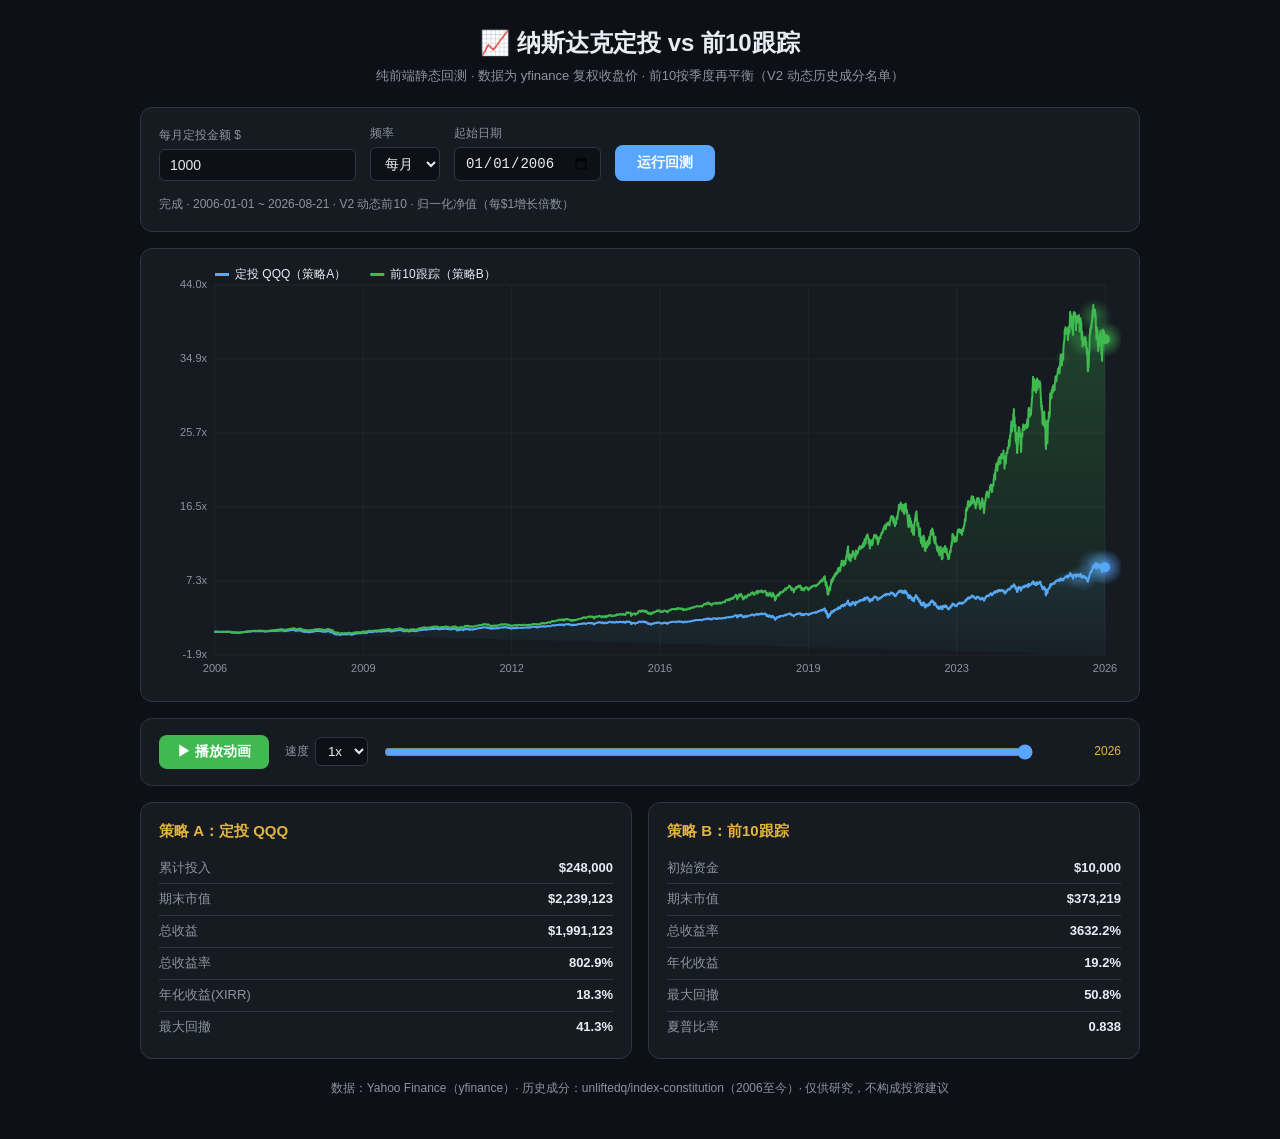
==== nasdaq-backtest/index.html @ 7f5ad459 "Add nasdaq-backtest: Nasdaq DCA vs top-10 tracking backtest" ====
<!DOCTYPE html>
<html lang="zh-CN">
<head>
<meta charset="UTF-8">
<meta name="viewport" content="width=device-width, initial-scale=1.0">
<title>纳斯达克定投 vs 前10跟踪 · 策略回测</title>
<link rel="stylesheet" href="css/style.css">
</head>
<body>
<header>
  <h1>📈 纳斯达克定投 vs 前10跟踪</h1>
  <p class="sub">纯前端静态回测 · 数据为 yfinance 复权收盘价 · 前10按季度再平衡（V2 动态历史成分名单）</p>
</header>

<main>
  <!-- 参数面板 -->
  <section class="panel" id="controls">
    <label>每月定投金额 $
      <input type="number" id="amount" value="1000" min="1" step="100">
    </label>
    <label>频率
      <select id="freq">
        <option value="monthly">每月</option>
        <option value="weekly">每周</option>
      </select>
    </label>
    <label>起始日期
      <input type="date" id="start" value="2006-01-01">
    </label>
    <button id="run">运行回测</button>
    <span id="status" class="status">就绪</span>
  </section>

  <!-- 图表 -->
  <section class="panel chart-panel">
    <canvas id="chart"></canvas>
  </section>

  <!-- 播放控制 -->
  <section class="panel playbar">
    <button id="play">▶ 播放动画</button>
    <label>速度
      <select id="speed">
        <option value="1">1x</option>
        <option value="2">2x</option>
        <option value="4">4x</option>
        <option value="8">8x</option>
      </select>
    </label>
    <input type="range" id="progress" min="0" max="1000" value="1000">
    <span id="year-label" class="status"></span>
  </section>

  <!-- 指标 -->
  <section class="metrics">
    <div class="card">
      <h2>策略 A：定投 QQQ</h2>
      <div id="dca-metrics"></div>
    </div>
    <div class="card">
      <h2>策略 B：前10跟踪</h2>
      <div id="top10-metrics"></div>
    </div>
  </section>
</main>

<footer>
  数据：Yahoo Finance（yfinance）· 历史成分：unliftedq/index-constitution（2006至今）· 仅供研究，不构成投资建议
</footer>

<script src="js/config.js"></script>
<script src="js/data.js"></script>
<script src="js/backtest.js"></script>
<script src="js/chart.js"></script>
<script src="js/ui.js"></script>
</body>
</html>
---- nasdaq-backtest/css/style.css ----
:root {
  --bg: #0d1117; --panel: #161b22; --border: #30363d;
  --text: #e6edf3; --dim: #8b949e;
  --accent1: #58a6ff; --accent2: #3fb950; --gold: #e3b341;
}
* { box-sizing: border-box; margin: 0; padding: 0; }
body {
  background: var(--bg); color: var(--text);
  font-family: "Segoe UI", "Microsoft YaHei", "PingFang SC", sans-serif;
  padding: 24px 16px 40px; line-height: 1.6;
}
header { max-width: 1000px; margin: 0 auto 20px; text-align: center; }
header h1 { font-size: 24px; }
header .sub { color: var(--dim); font-size: 13px; margin-top: 4px; }
main { max-width: 1000px; margin: 0 auto; }
.panel {
  background: var(--panel); border: 1px solid var(--border);
  border-radius: 12px; padding: 16px 18px; margin-bottom: 16px;
}
#controls { display: flex; flex-wrap: wrap; gap: 14px; align-items: flex-end; }
#controls label { display: flex; flex-direction: column; font-size: 12px; color: var(--dim); gap: 4px; }
#controls input, #controls select {
  background: #0d1117; color: var(--text); border: 1px solid var(--border);
  border-radius: 6px; padding: 7px 10px; font-size: 14px;
}
#controls button {
  background: var(--accent1); color: #fff; border: none; border-radius: 8px;
  padding: 9px 22px; font-size: 14px; font-weight: 700; cursor: pointer;
}
#controls button:hover { filter: brightness(1.1); }
#controls .status { font-size: 12px; color: var(--dim); align-self: center; }
.chart-panel canvas { width: 100%; height: 420px; display: block; }
.playbar { display: flex; align-items: center; gap: 16px; }
.playbar button {
  background: var(--accent2); color: #fff; border: none; border-radius: 8px;
  padding: 8px 18px; font-size: 14px; font-weight: 700; cursor: pointer;
}
.playbar button:hover { filter: brightness(1.1); }
.playbar label { display: flex; align-items: center; gap: 6px; font-size: 12px; color: var(--dim); }
.playbar select { background: #0d1117; color: var(--text); border: 1px solid var(--border); border-radius: 6px; padding: 5px 8px; }
.playbar input[type=range] { flex: 1; accent-color: var(--accent1); }
.playbar .status { font-size: 12px; color: var(--gold); min-width: 72px; text-align: right; }
.metrics { display: grid; grid-template-columns: 1fr 1fr; gap: 16px; }
.card { background: var(--panel); border: 1px solid var(--border); border-radius: 12px; padding: 16px 18px; }
.card h2 { font-size: 15px; margin-bottom: 10px; color: var(--gold); }
.mrow { display: flex; justify-content: space-between; padding: 5px 0; font-size: 13px; border-bottom: 1px solid var(--border); }
.mrow:last-child { border-bottom: none; }
.mrow span { color: var(--dim); }
.mrow b { font-variant-numeric: tabular-nums; }
footer { max-width: 1000px; margin: 20px auto 0; text-align: center; color: var(--dim); font-size: 12px; }
@media (max-width: 720px) { .metrics { grid-template-columns: 1fr; } .chart-panel canvas { height: 320px; } }
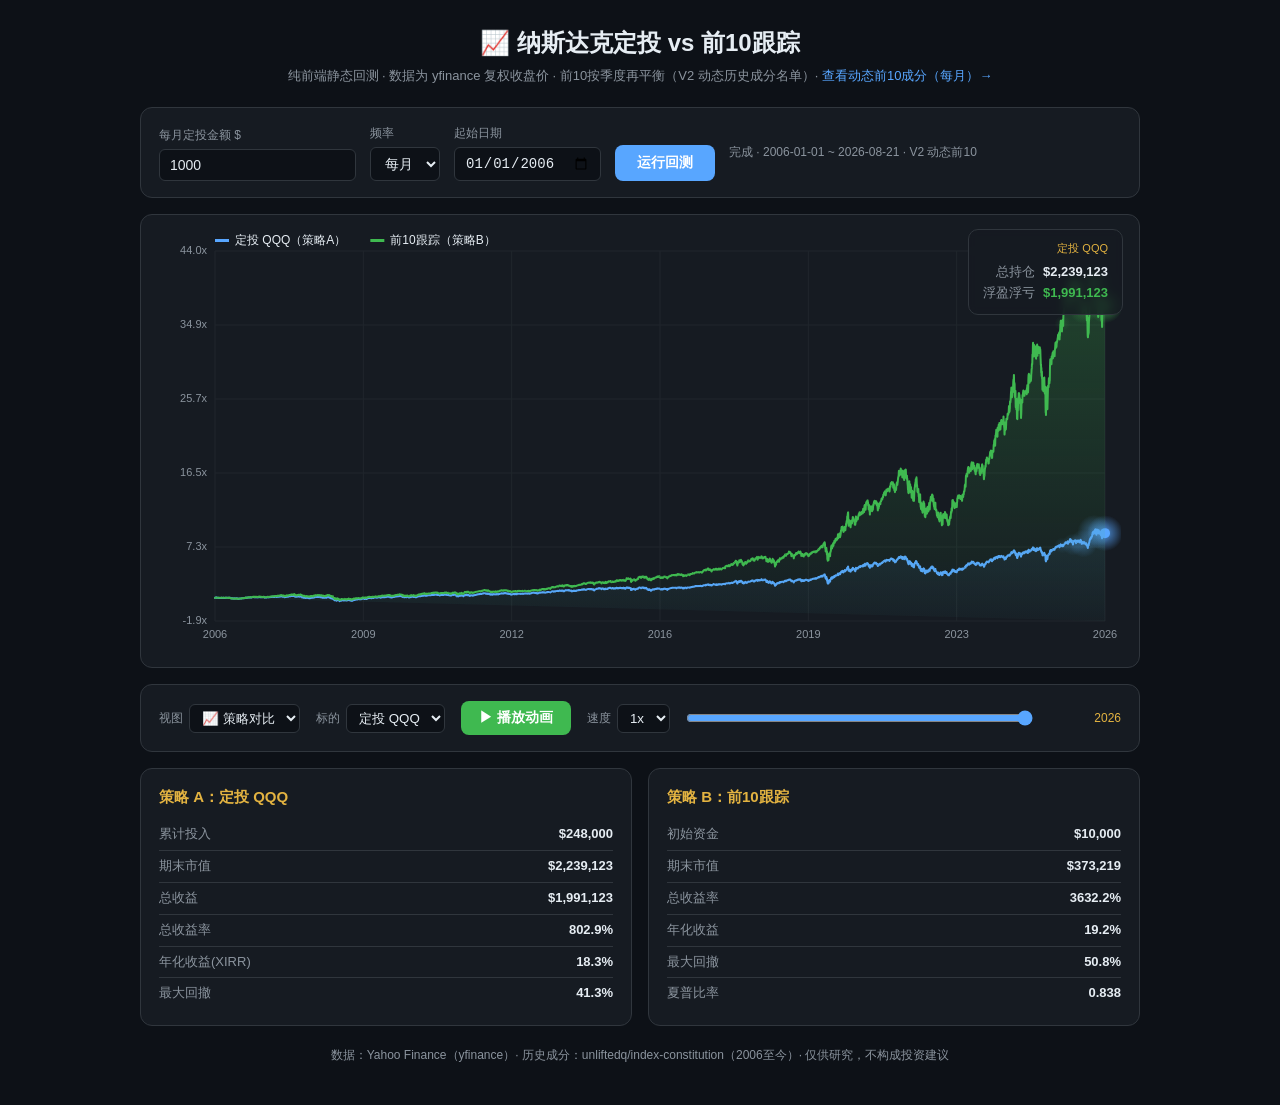
==== commit 4c7b3f55: "更新纳斯达克回测：每月前10追踪页 + 资金曲线/本金线/盈亏浮层" ====
--- a/nasdaq-backtest/index.html
+++ b/nasdaq-backtest/index.html
@@ -9,7 +9,7 @@
 <body>
 <header>
   <h1>📈 纳斯达克定投 vs 前10跟踪</h1>
-  <p class="sub">纯前端静态回测 · 数据为 yfinance 复权收盘价 · 前10按季度再平衡（V2 动态历史成分名单）</p>
+  <p class="sub">纯前端静态回测 · 数据为 yfinance 复权收盘价 · 前10按季度再平衡（V2 动态历史成分名单）· <a href="constituents.html" class="nav">查看动态前10成分（每月）→</a></p>
 </header>
 
 <main>
@@ -33,11 +33,28 @@
 
   <!-- 图表 -->
   <section class="panel chart-panel">
+    <div id="overlay" class="overlay">
+      <div class="ov-label" id="ov-label">定投 QQQ</div>
+      <div class="ov-row">总持仓 <b id="ov-value">$—</b></div>
+      <div class="ov-row">浮盈浮亏 <b id="ov-pnl">$—</b></div>
+    </div>
     <canvas id="chart"></canvas>
   </section>
 
   <!-- 播放控制 -->
   <section class="panel playbar">
+    <label>视图
+      <select id="view">
+        <option value="compare">📈 策略对比</option>
+        <option value="money">💰 资金曲线</option>
+      </select>
+    </label>
+    <label>标的
+      <select id="strategy">
+        <option value="dca">定投 QQQ</option>
+        <option value="top10">前10跟踪</option>
+      </select>
+    </label>
     <button id="play">▶ 播放动画</button>
     <label>速度
       <select id="speed">
--- a/nasdaq-backtest/css/style.css
+++ b/nasdaq-backtest/css/style.css
@@ -30,7 +30,18 @@
 #controls button:hover { filter: brightness(1.1); }
 #controls .status { font-size: 12px; color: var(--dim); align-self: center; }
 .chart-panel canvas { width: 100%; height: 420px; display: block; }
-.playbar { display: flex; align-items: center; gap: 16px; }
+.chart-panel { position: relative; }
+.overlay {
+  position: absolute; top: 14px; right: 16px; text-align: right; z-index: 5;
+  background: rgba(22,27,34,0.85); border: 1px solid var(--border);
+  border-radius: 10px; padding: 10px 14px; backdrop-filter: blur(4px);
+}
+.overlay .ov-label { font-size: 11px; color: var(--gold); margin-bottom: 4px; }
+.ov-row { font-size: 13px; color: var(--dim); }
+.ov-row b { color: var(--text); font-variant-numeric: tabular-nums; margin-left: 4px; }
+header .sub a.nav { color: var(--accent1); text-decoration: none; }
+header .sub a.nav:hover { text-decoration: underline; }
+.playbar { display: flex; align-items: center; gap: 16px; flex-wrap: wrap; }
 .playbar button {
   background: var(--accent2); color: #fff; border: none; border-radius: 8px;
   padding: 8px 18px; font-size: 14px; font-weight: 700; cursor: pointer;
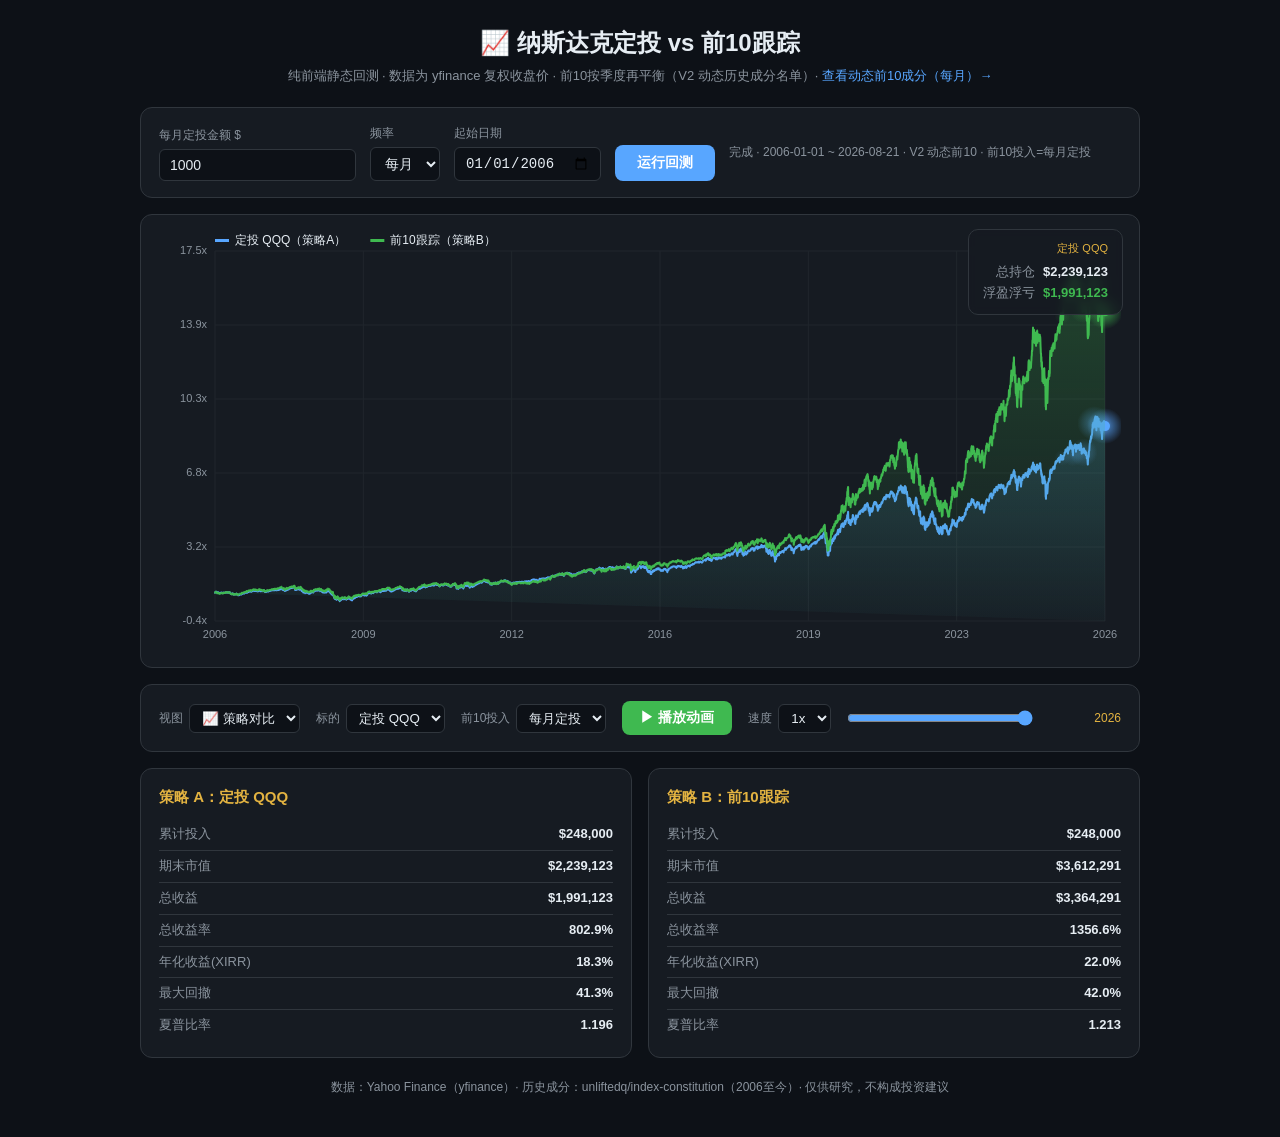
==== commit eebcadc4: "前10跟踪新增每月定投模式" ====
--- a/nasdaq-backtest/index.html
+++ b/nasdaq-backtest/index.html
@@ -55,6 +55,12 @@
         <option value="top10">前10跟踪</option>
       </select>
     </label>
+    <label>前10投入
+      <select id="top10-mode">
+        <option value="dca">每月定投</option>
+        <option value="lump">一次性</option>
+      </select>
+    </label>
     <button id="play">▶ 播放动画</button>
     <label>速度
       <select id="speed">
